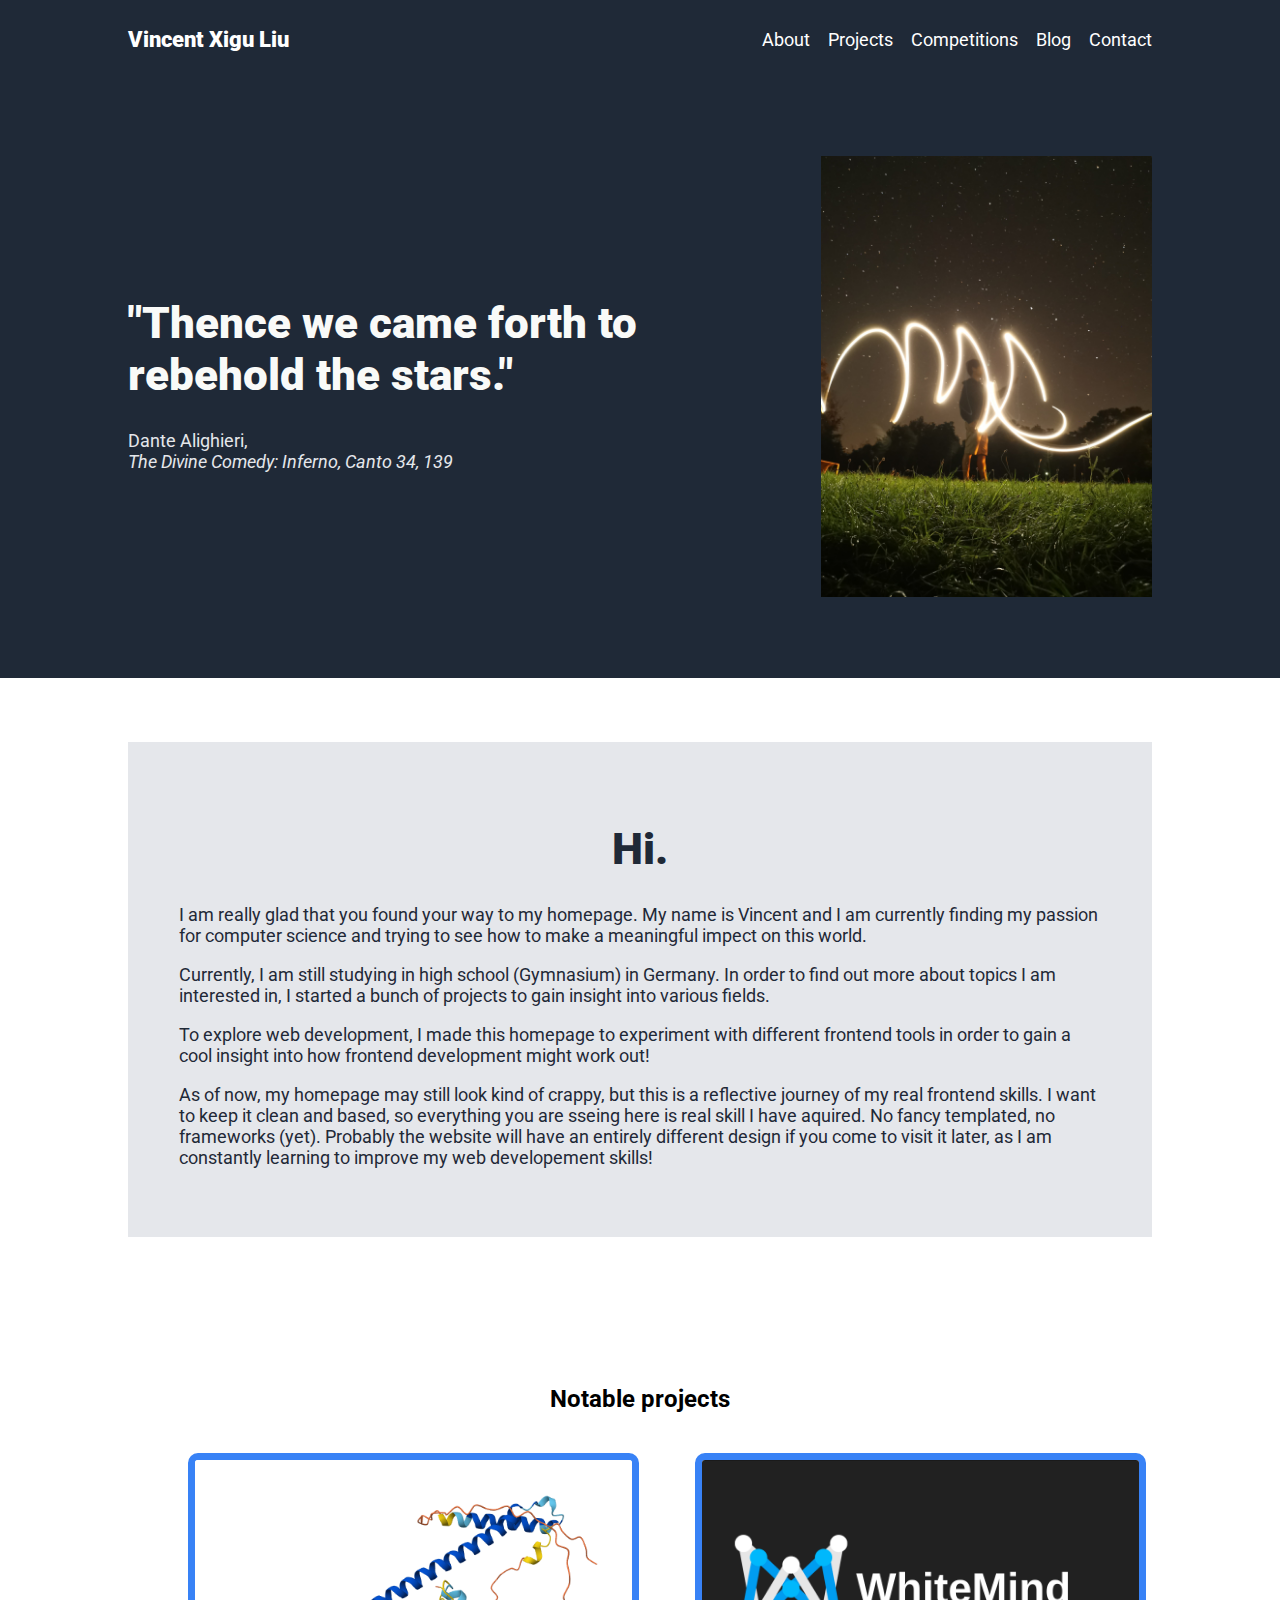
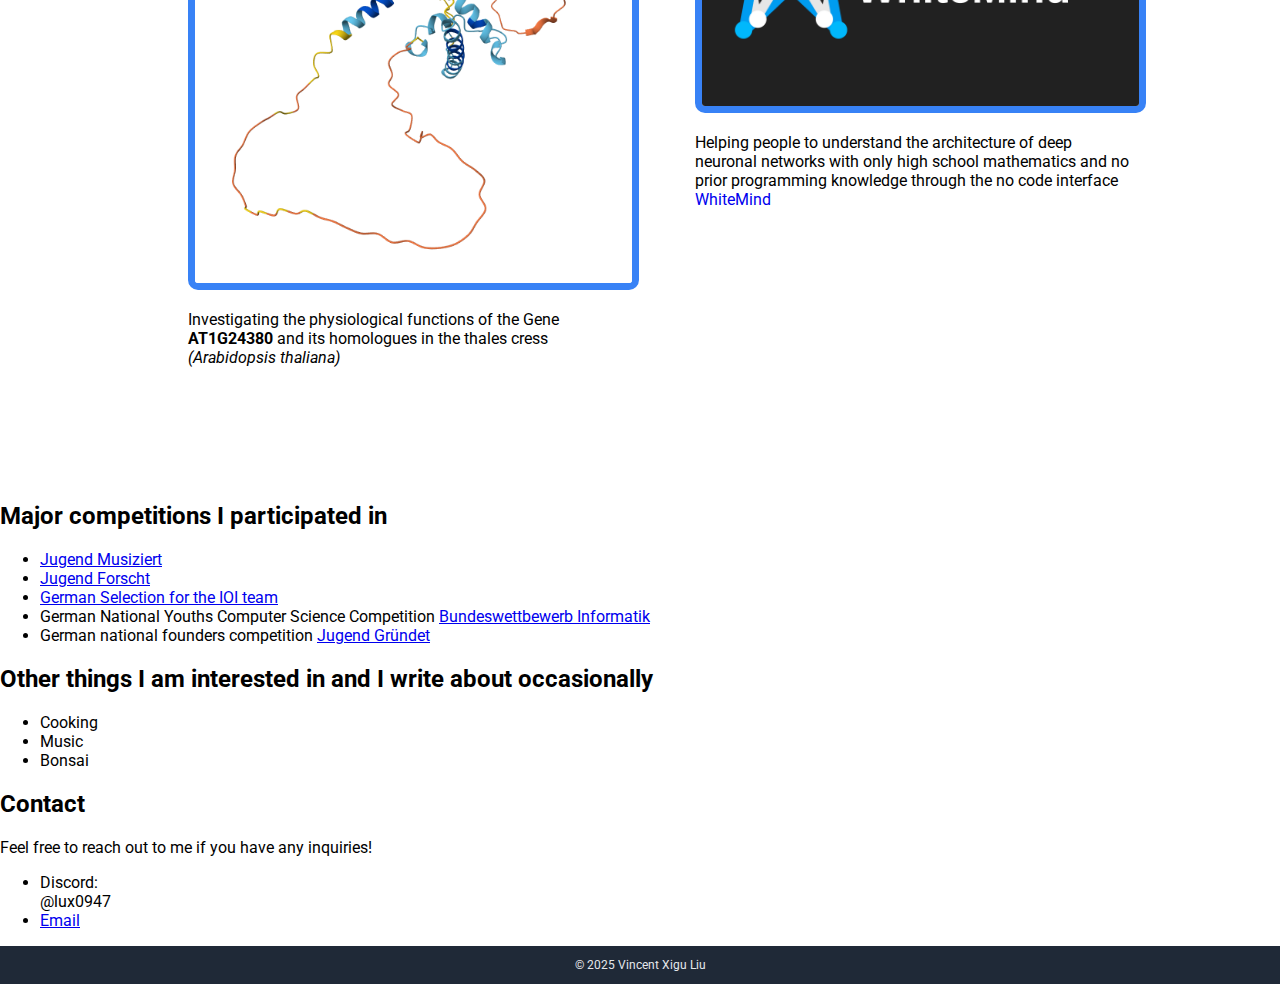
==== index.html @ b00c029a "init project structure" ====
<!DOCTYPE html>
<html lang="en">
<head>
    <meta charset="UTF-8">
    <meta name="viewport" content="width=device-width, initial-scale=1.0">
    <link rel="stylesheet" href="./styles.css">
    <title>Homepage</title>
</head>
<body>
    <div class="header">
        <div class = "left">
            <p>
                Vincent Xigu Liu
            </p>
        </div>
        <div class = "right">
            <ul>
                <li>
                    About
                </li>
                <li>
                    Projects
                </li>
                <li>
                    Competitions
                </li>
                <li>
                    Blog
                </li>
                <li>
                    Contact
                </li>
            </ul>
        </div>
    </div>

    <div class="main">
        <div class = "lander">
            <div class = "lander-left">
                <h1 class = "hmain">
                    "Thence we came forth to rebehold the stars."
                </h1>
                <p class="hsub">
                    Dante Alighieri, <br>
                    <i>The Divine Comedy: Inferno, Canto 34, 139</i>
                </p>
            </div>
            <div class = "lander-right">
                <img src="./assets/vincent.jpg" alt="Vincent Xigu Liu" class="lander-image">
            </div>
        </div>

        <div class="about">

            <div class="about-txt">
                <h1>
                    Hi.
                </h1>
                <p>
                    I am really glad that you found your way to my homepage. My name is Vincent and I am currently finding my passion for computer science and trying to see how to make a meaningful impect on this world.
                </p>
                <p>
                    Currently, I am still studying in high school (Gymnasium) in Germany. In order to find out more about topics I am interested in, I started a bunch of projects to gain insight into various fields.
                </p>
                <p>
                    To explore web development, I made this homepage to experiment with different frontend tools in order to gain a cool insight into how frontend development might work out!
                </p>
                <p>
                    As of now, my homepage may still look kind of crappy, but this is a reflective journey of my real frontend skills. I want to keep it clean and based, so everything you are sseing here is real skill I have aquired. No fancy templated, no frameworks (yet). Probably the website will have an entirely different design if you come to visit it later, as I am constantly learning to improve my web developement skills!
                </p>
            </div>
        </div> 

        <div class="projects">
            <h2>
                Notable projects
            </h2>
            <ul>
                <li>

                    <a href="projects/gene/gene.html">
                        <img src="./assets/gene.png" alt="Gene" class="project-image">
                    </a>

                    

                    <p>
                        Investigating the physiological functions of the Gene <b>AT1G24380</b> and its homologues in the thales cress <i>(Arabidopsis thaliana)</i>
                    </p>
                </li>
                <li>

                    <a href="projects/whitemind/whitemind.html">
                        <img src="./assets/whitemind.png" alt="WhiteMind" class="project-image">
                    </a>
                    <p>
                        Helping people to understand the architecture of deep neuronal networks with only high school mathematics and no prior programming knowledge through the no code interface <a href="https://whitemind.net/" target="_blank">WhiteMind</a>
                    </p>
                </li>
            </ul>  
        </div>
    

        <div class="competitions">
            <h2>
                Major competitions I participated in
            </h2>
            <ul>
                <li>
                    <a href="./competitions/jumu/jumu.html">Jugend Musiziert</a>
                </li>
                <li>
                    <a href="./competitions/jufo/jufo.html">Jugend Forscht</a>
                </li>
                <li>
                    <a href="./competitions/ioi/IOI.html">German Selection for the IOI team</a>
                </li>
                <li>
                    German National Youths Computer Science Competition <a href="./competitions/bwinf/bwinf.html">Bundeswettbewerb Informatik</a>
                </li>
                <li>
                    German national founders competition <a href="./competitions/bwinf/bwinf.html">Jugend Gründet</a>
                </li>
        
            </ul>
        </div>

        <div class="blog">
            <h2>
                Other things I am interested in and I write about occasionally
            </h2>
                <ul>
                    <li>
                        Cooking
                    </li>
                    <li>
                        Music
                    </li>
                    <li>
                        Bonsai
                    </li>
                </ul>
            </div>
        </div>

        <div class = "contact">
            <h2>
                Contact
            </h2>
            <p>
                Feel free to reach out to me if you have any inquiries!
            </p>
            <ul>
                <li>
                    Discord: <br> @lux0947
                </li>
                <li>
                    <a href="mailto:teal.compressor.dragon@gmail.com">Email</a>
                </li>
            </ul>
        </div>
    </div>
    <div class="footer">
        <p>
            © 2025 Vincent Xigu Liu
        </p>
    </div>
</body>
</html>
---- styles.css ----
@import url('https://fonts.googleapis.com/css2?family=Roboto&display=swap');

body {
    margin:0;
    padding:0;

    font-family: Roboto, sans-serif;

    box-sizing: border-box;
}

.header {
    display: flex;
    align-items: center;
    justify-content: space-between;
    background-color: #1F2937;
    color: white;
    padding: 5px 10%;
}

.header ul {
    display: flex;
    gap: 18px;
    list-style-type: none;
    margin: 0;
    padding: 0;
}

.left{
    font-size: 22px;
    font-weight: 900;
    font: #F9FAF8;
}

.right{
    font-size: 18px;
    font: #E5E7EB;
}

.footer {
    display: flex;
    justify-content: center;
    align-items: center;

    background-color: #1F2937;
    font-size: 12px;
    color: #E5E7EB;
}

.lander {
    background-color: #1F2937;
    padding:6% 10%;

    display: flex;
    align-items: center;
    gap: 3%;
}

.lander-left {
    flex:2;
    flex-direction: column;
}

.lander-right {
    flex:1;
    flex-direction: column;
}

img {
    max-width:100%;
}

.lander h1 {
    font-size: 44px;
    font-weight: 900;
    color: #F9FAF8;
}

.hsub {
    font-size: 18px;
    color: #E5E7EB;
}

.about {
    padding: 5% 10%;
    color: #1F2937;
}

.about h1 {
    font-size: 44px;
    font-weight: 900;


    text-align: center;
}

.about-txt {
    font-size: 18px;
    background-color: #E5E7EB;
    padding: 5%;
}

.projects {
    padding: 5% 10%;
}
.projects h2 {
    text-align: center;
}
.projects ul {
    display:flex;

    align-items: stretch; /* Makes sure all boxes have the same height */
    gap: 30px;
}

.projects li {
    flex: 1;
    list-style-type: none;

    padding: 2%;
}

.project-image {
    max-width: 100%;
    height: auto;


    border: solid 7px #3882f6;
    border-radius: 10px;
}
.projects li a {
    text-decoration: none;
}


/*
.competitions {
    padding: 5% 10%;
}
.competitions h2 {
    text-align: center;
}
.competitions ul {
    display:flex;
}

.competitions li {
    flex: 1;
    list-style-type: none;
}*/

.main {
    /*padding:10%;*/
}
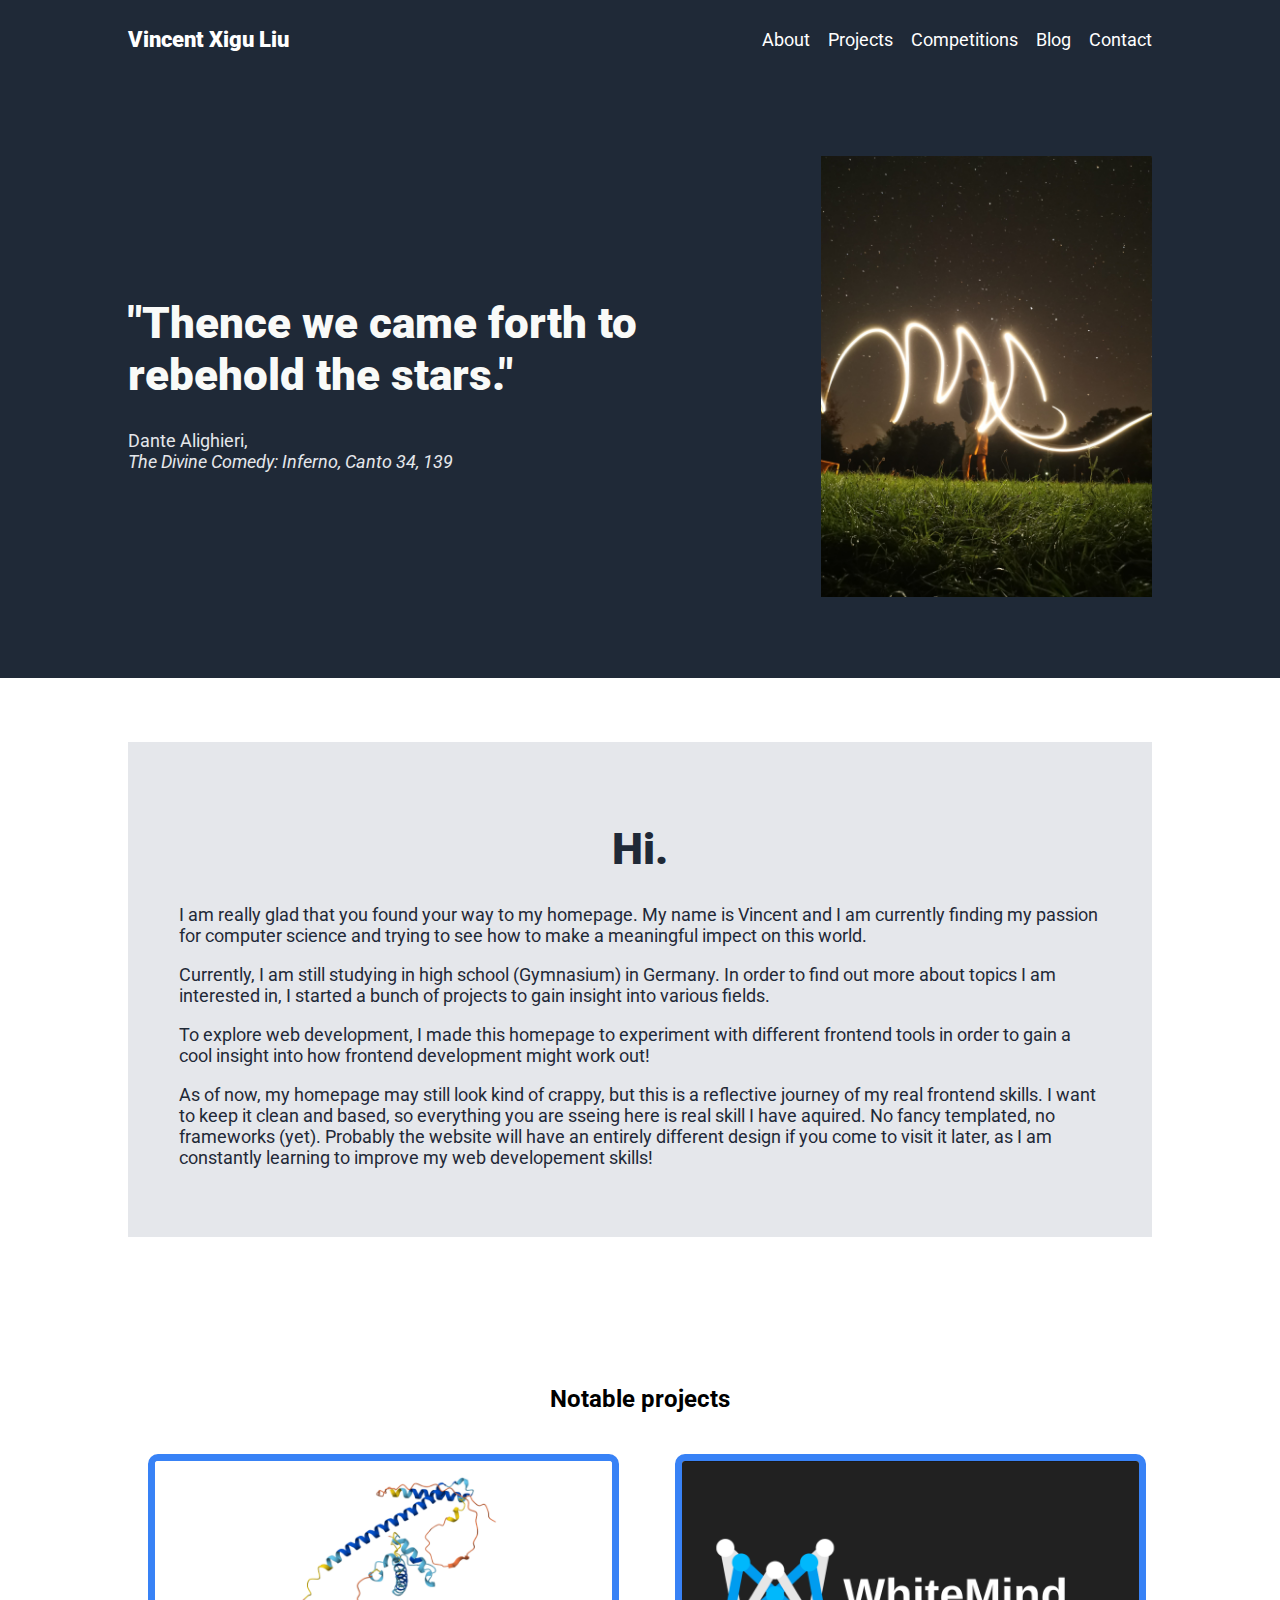
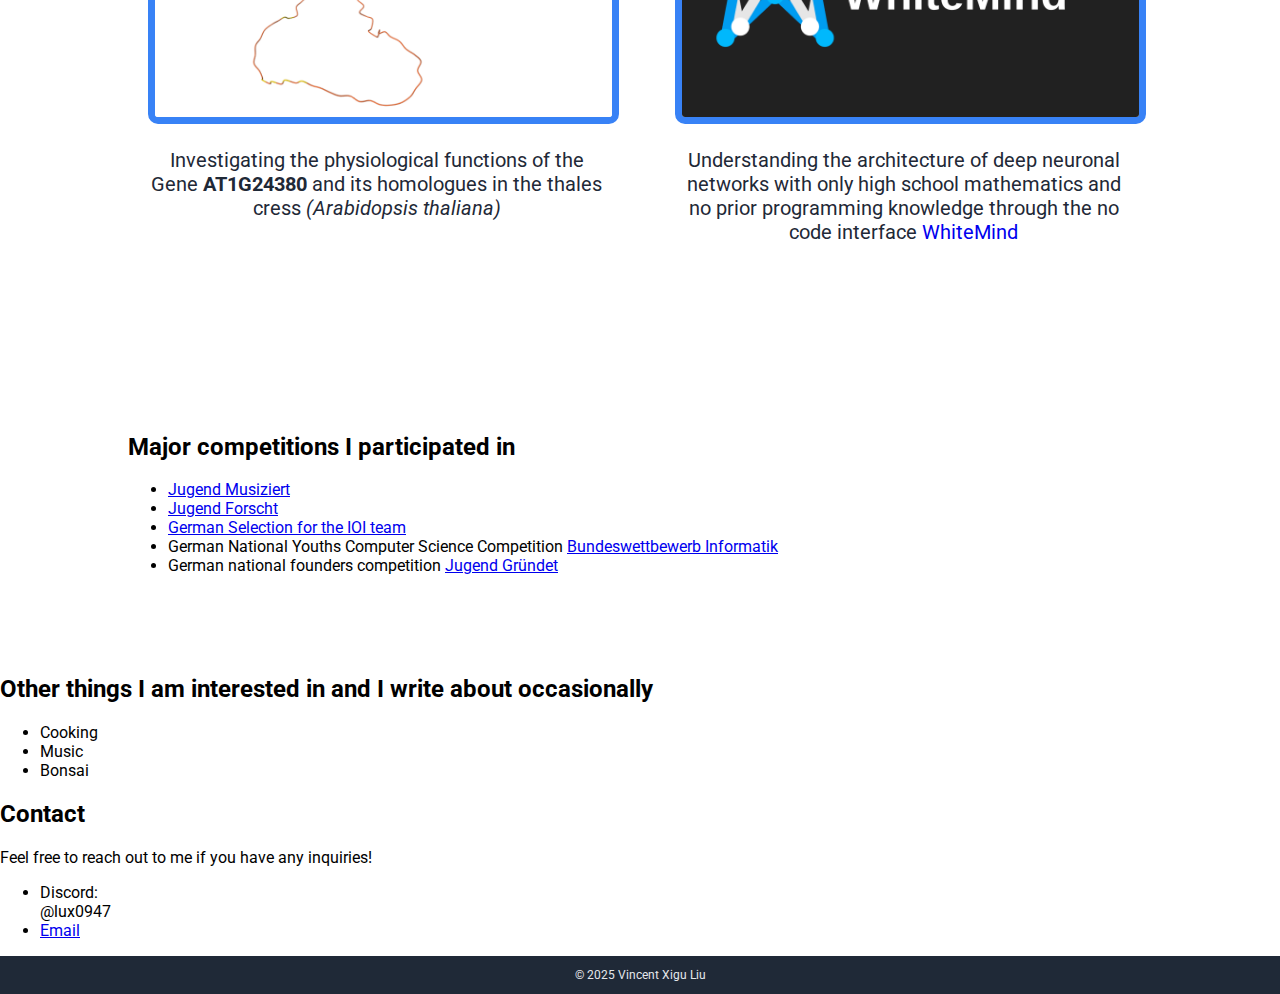
==== commit c27aa372: "projects text improvements" ====
--- a/index.html
+++ b/index.html
@@ -94,7 +94,7 @@
                         <img src="./assets/whitemind.png" alt="WhiteMind" class="project-image">
                     </a>
                     <p>
-                        Helping people to understand the architecture of deep neuronal networks with only high school mathematics and no prior programming knowledge through the no code interface <a href="https://whitemind.net/" target="_blank">WhiteMind</a>
+                        Understanding the architecture of deep neuronal networks with only high school mathematics and no prior programming knowledge through the no code interface <a href="https://whitemind.net/" target="_blank">WhiteMind</a>
                     </p>
                 </li>
             </ul>  
--- a/styles.css
+++ b/styles.css
@@ -107,6 +107,9 @@
     text-align: center;
 }
 .projects ul {
+    margin: 0;
+    padding: 0;
+    list-style-type: none;
     display:flex;
 
     align-items: stretch; /* Makes sure all boxes have the same height */
@@ -132,11 +135,17 @@
     text-decoration: none;
 }
 
+.projects li p {
+    font-size: 20px;
+    color: #1F2937;
+    text-align: center;
+}
 
-/*
 .competitions {
     padding: 5% 10%;
 }
+
+/*
 .competitions h2 {
     text-align: center;
 }
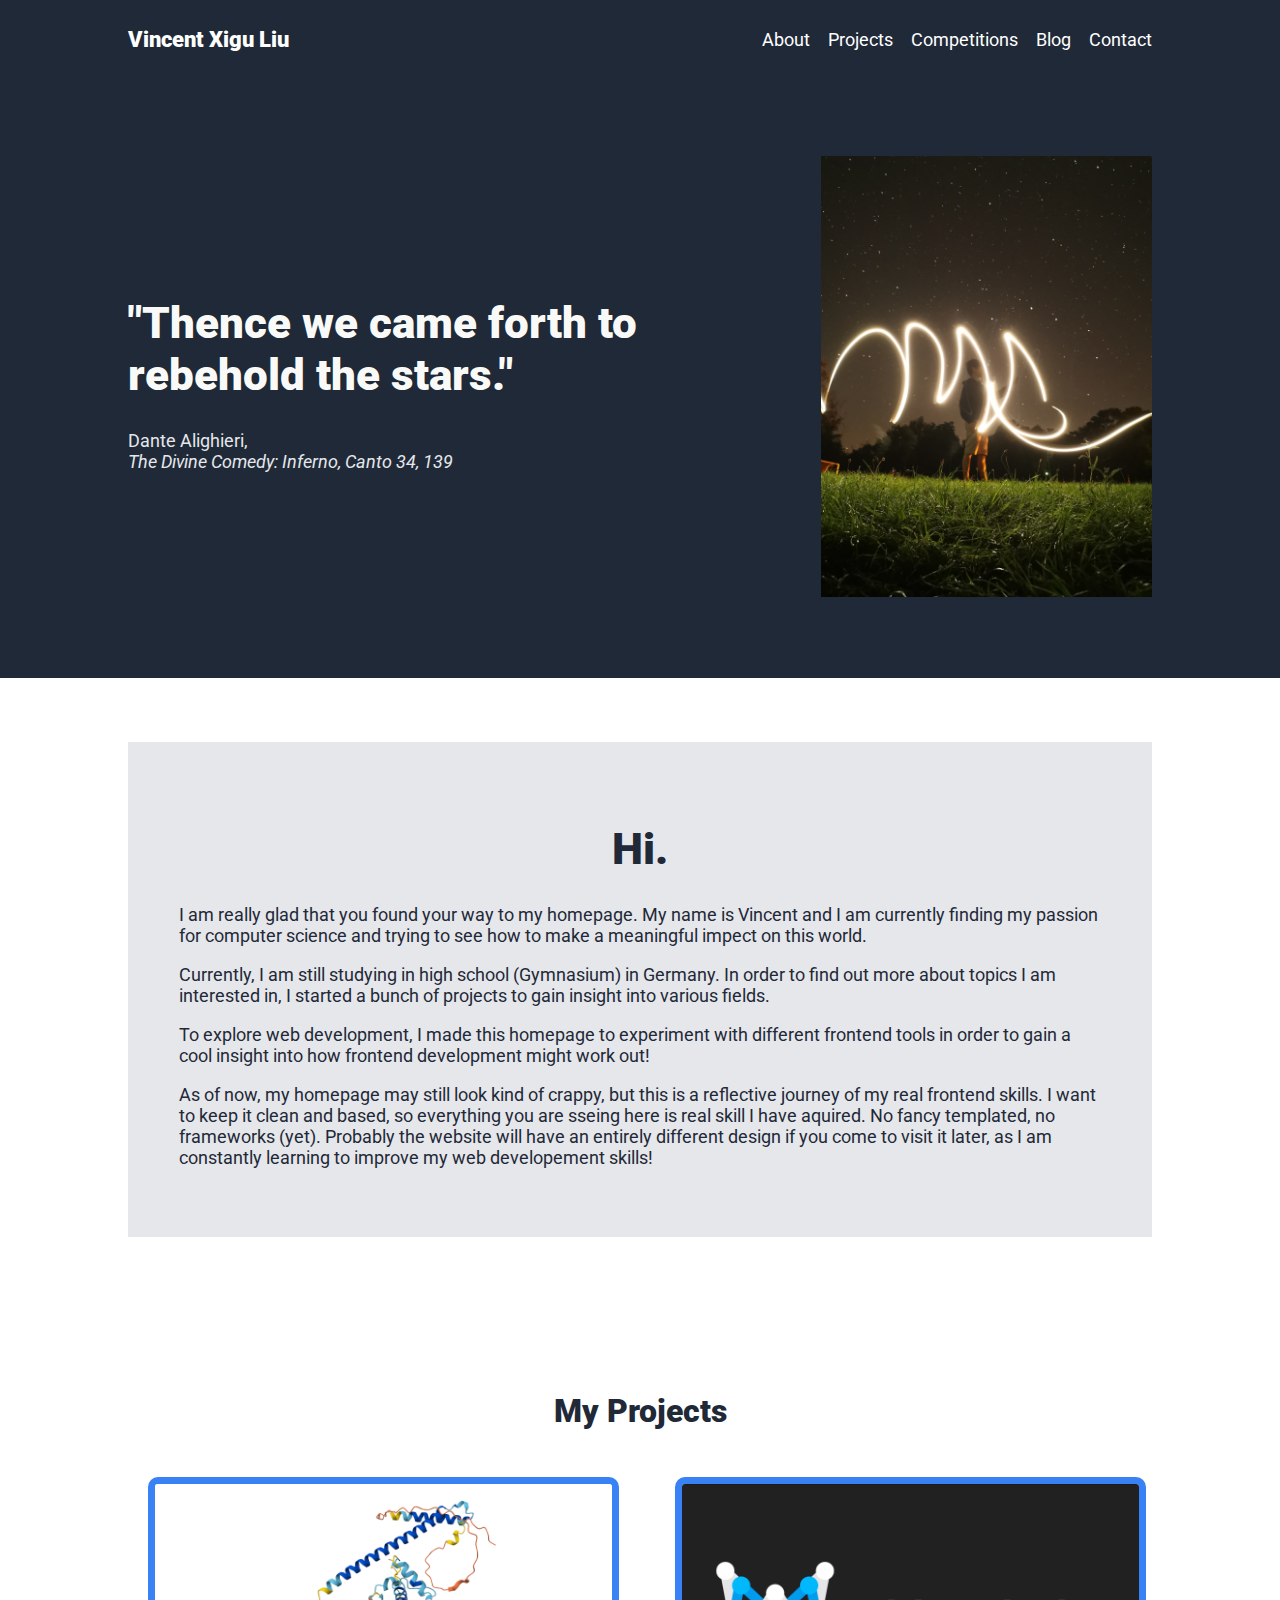
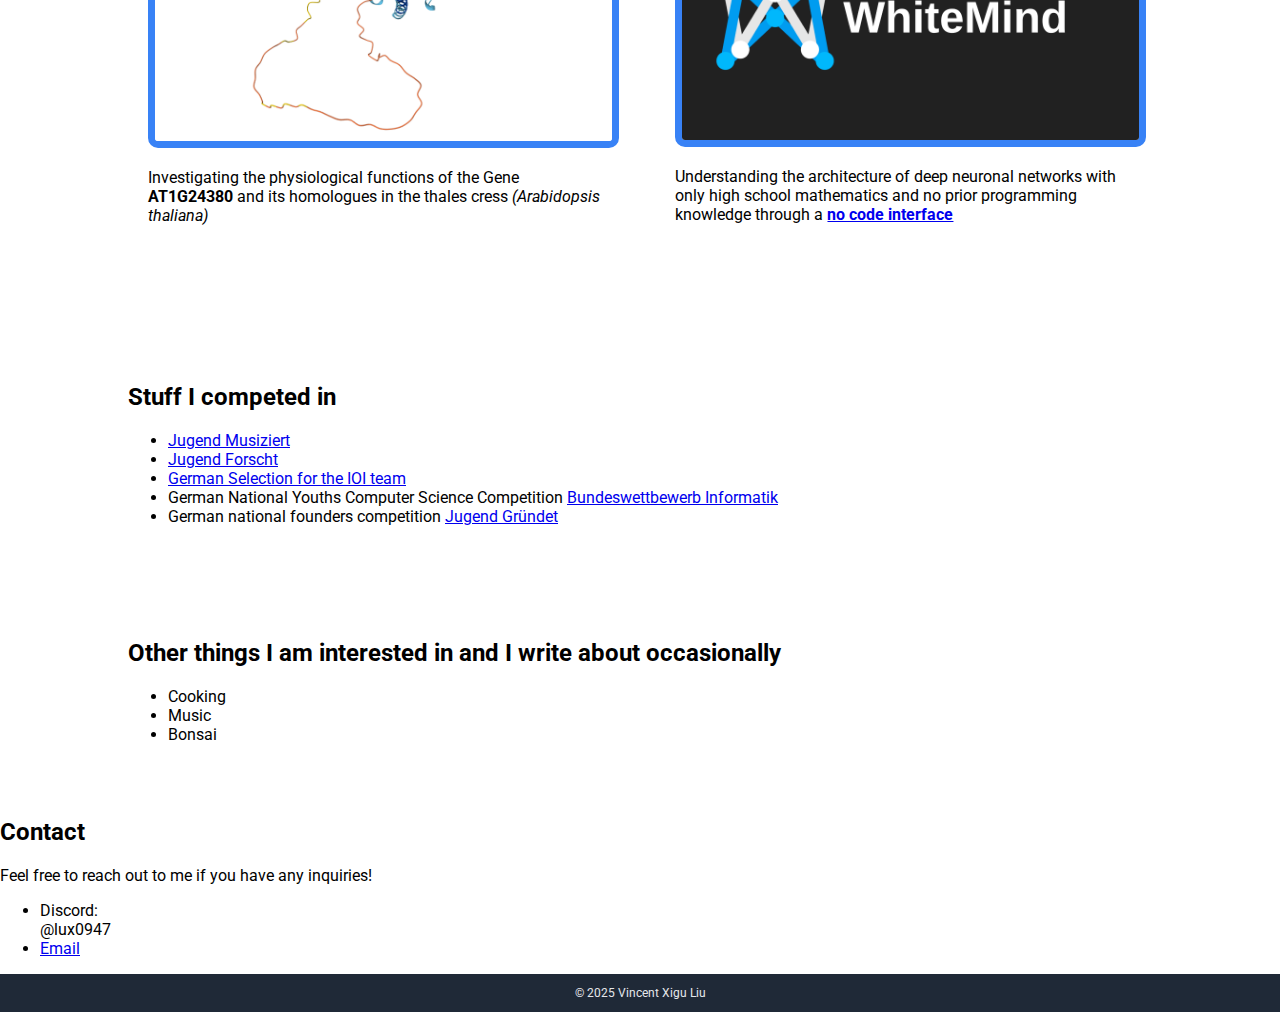
==== commit 133c0097: "format othersections" ====
--- a/index.html
+++ b/index.html
@@ -73,7 +73,7 @@
 
         <div class="projects">
             <h2>
-                Notable projects
+                My Projects
             </h2>
             <ul>
                 <li>
@@ -94,7 +94,7 @@
                         <img src="./assets/whitemind.png" alt="WhiteMind" class="project-image">
                     </a>
                     <p>
-                        Understanding the architecture of deep neuronal networks with only high school mathematics and no prior programming knowledge through the no code interface <a href="https://whitemind.net/" target="_blank">WhiteMind</a>
+                        Understanding the architecture of deep neuronal networks with only high school mathematics and no prior programming knowledge through a <b><a href = "https://whitemind.net/">no code interface</a></b>
                     </p>
                 </li>
             </ul>  
@@ -103,7 +103,7 @@
 
         <div class="competitions">
             <h2>
-                Major competitions I participated in
+                Stuff I competed in
             </h2>
             <ul>
                 <li>
--- a/styles.css
+++ b/styles.css
@@ -105,6 +105,9 @@
 }
 .projects h2 {
     text-align: center;
+    font-size: 32px;
+    font-weight: 900;
+    color: #1F2937;
 }
 .projects ul {
     margin: 0;
@@ -131,9 +134,7 @@
     border: solid 7px #3882f6;
     border-radius: 10px;
 }
-.projects li a {
-    text-decoration: none;
-}
+.projects 
 
 .projects li p {
     font-size: 20px;
@@ -142,7 +143,7 @@
 }
 
 .competitions {
-    padding: 5% 10%;
+    padding: 3% 10%;
 }
 
 /*
@@ -158,6 +159,10 @@
     list-style-type: none;
 }*/
 
+.blog {
+    padding: 3% 10%;
+}
+
 .main {
     /*padding:10%;*/
 }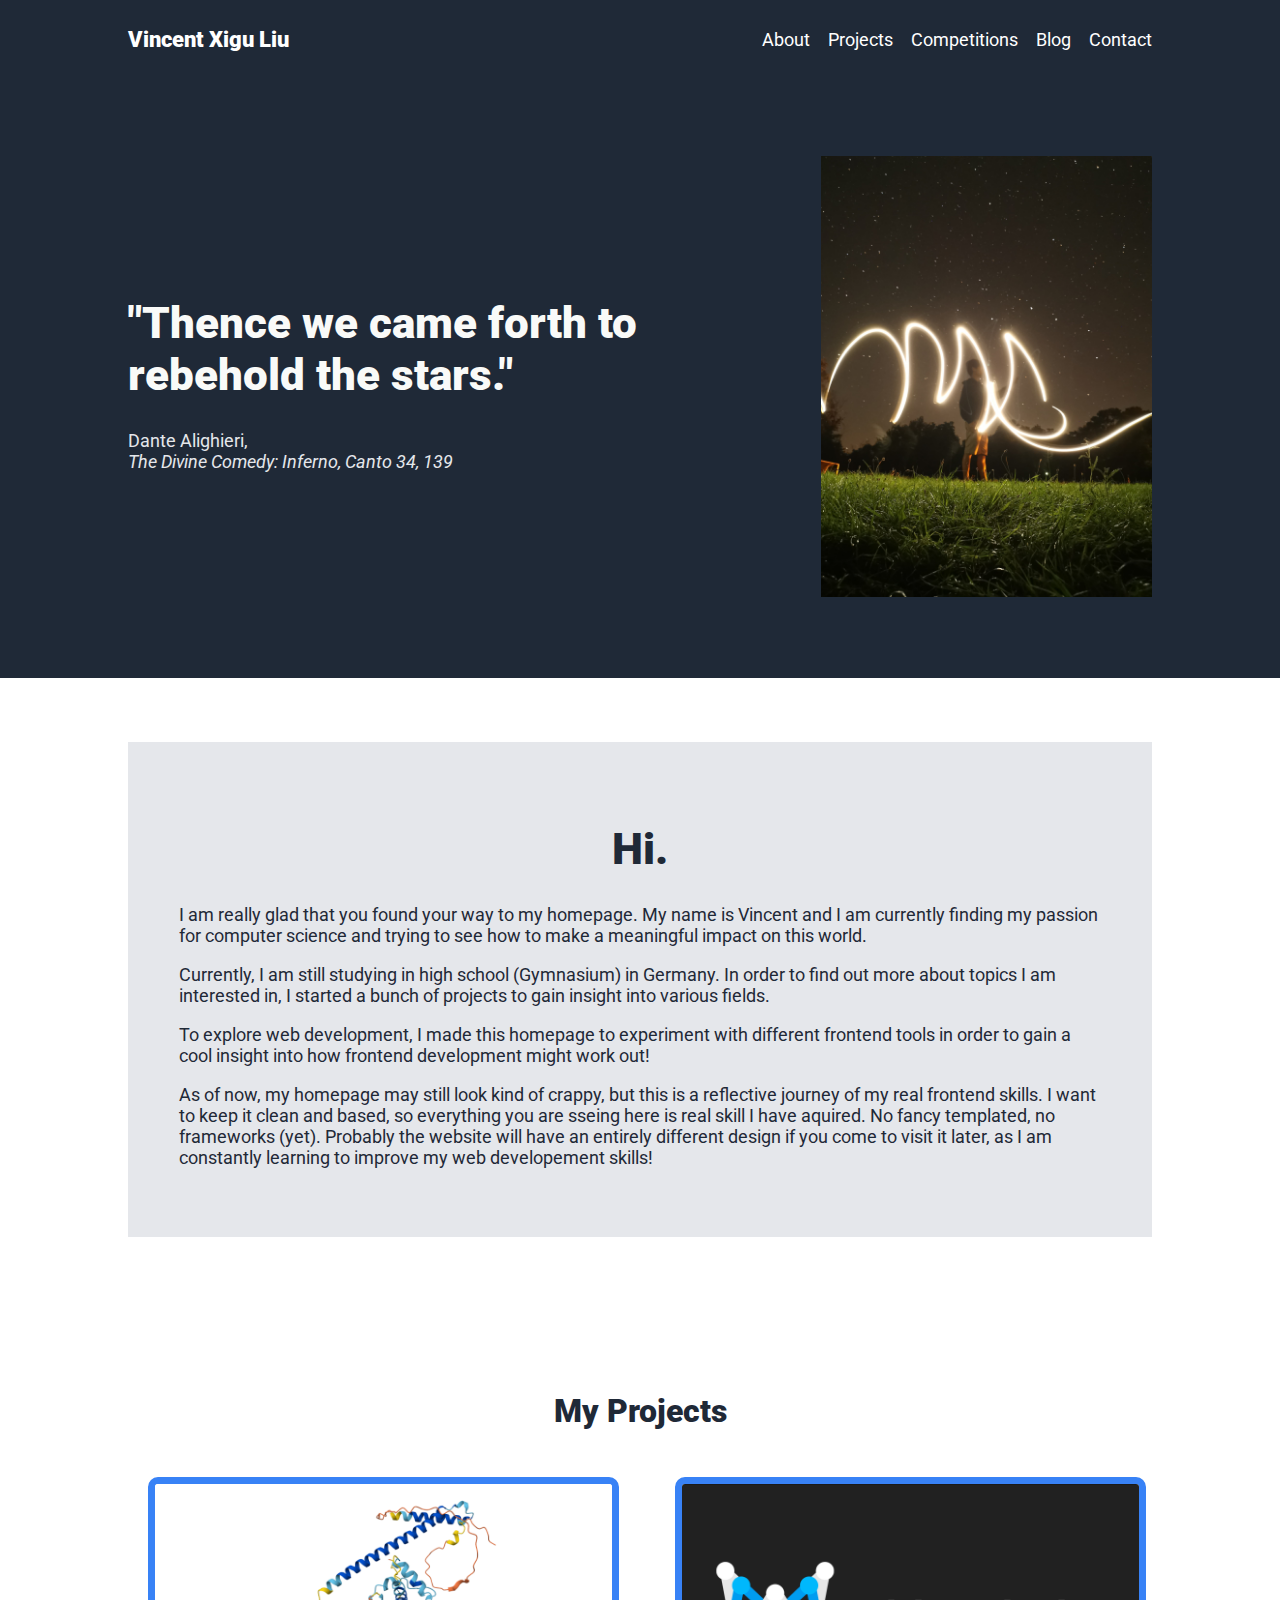
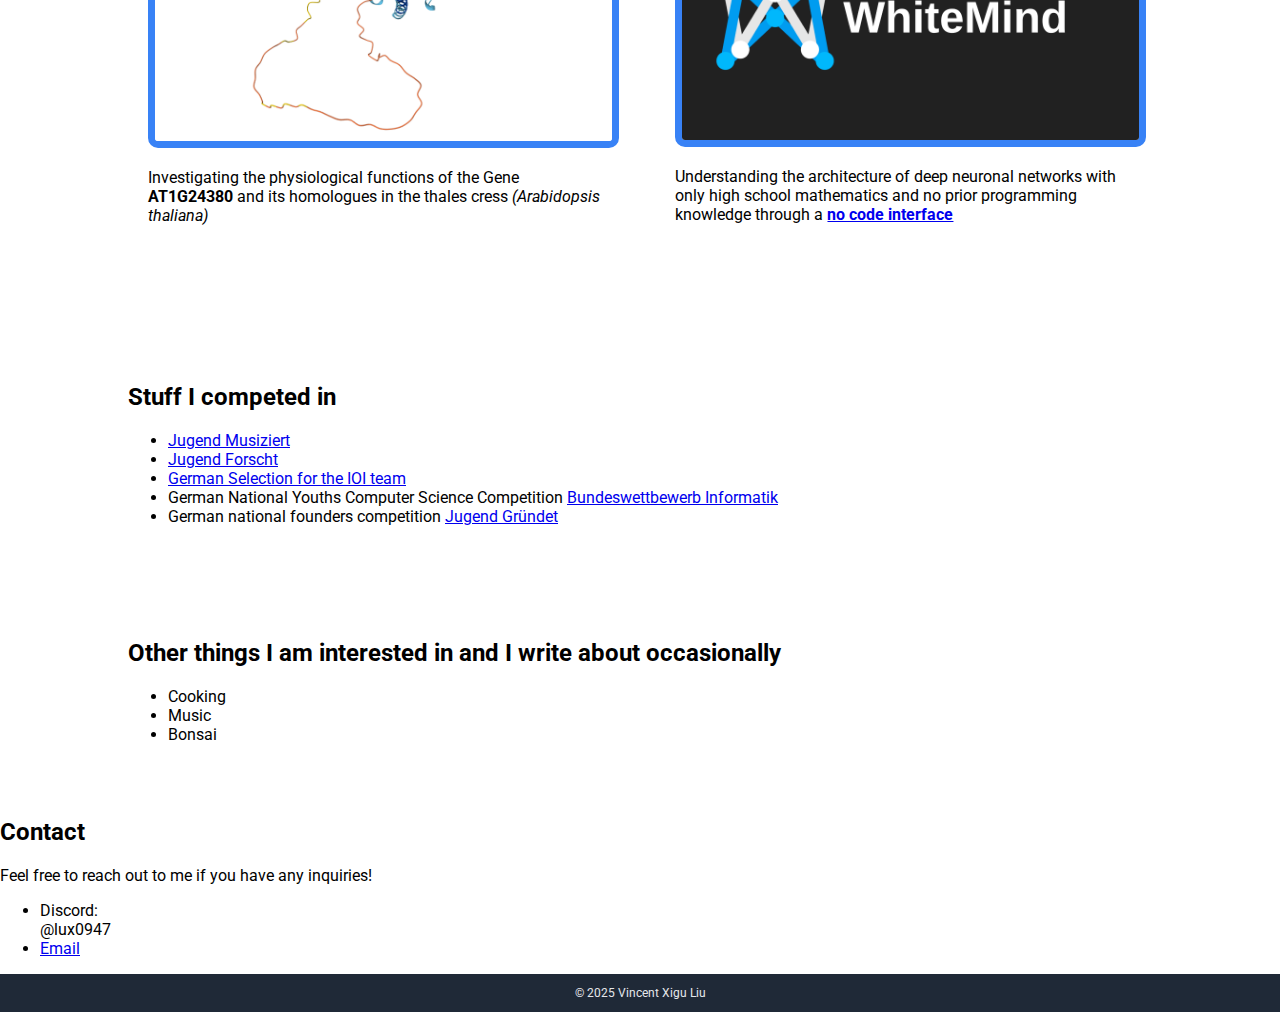
==== commit b4fd9e9e: "fix typo" ====
--- a/index.html
+++ b/index.html
@@ -57,7 +57,7 @@
                     Hi.
                 </h1>
                 <p>
-                    I am really glad that you found your way to my homepage. My name is Vincent and I am currently finding my passion for computer science and trying to see how to make a meaningful impect on this world.
+                    I am really glad that you found your way to my homepage. My name is Vincent and I am currently finding my passion for computer science and trying to see how to make a meaningful impact on this world.
                 </p>
                 <p>
                     Currently, I am still studying in high school (Gymnasium) in Germany. In order to find out more about topics I am interested in, I started a bunch of projects to gain insight into various fields.
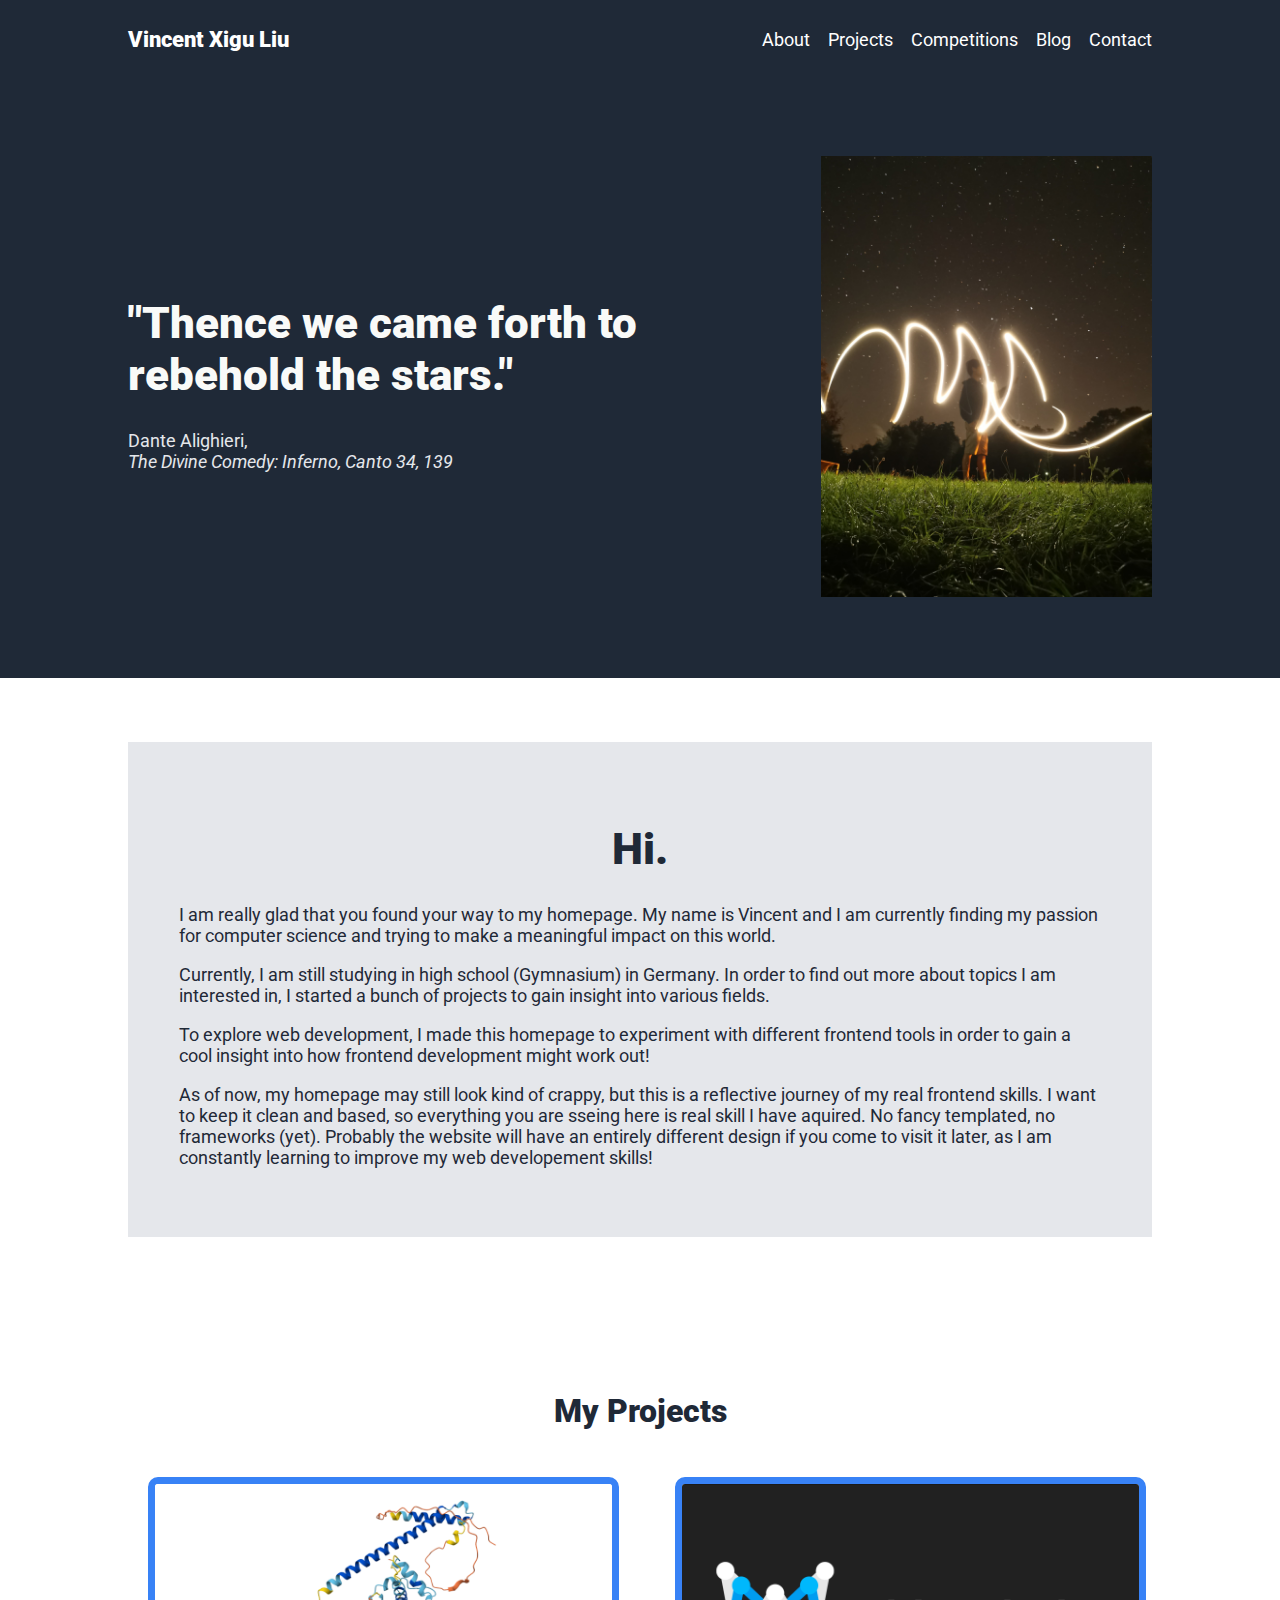
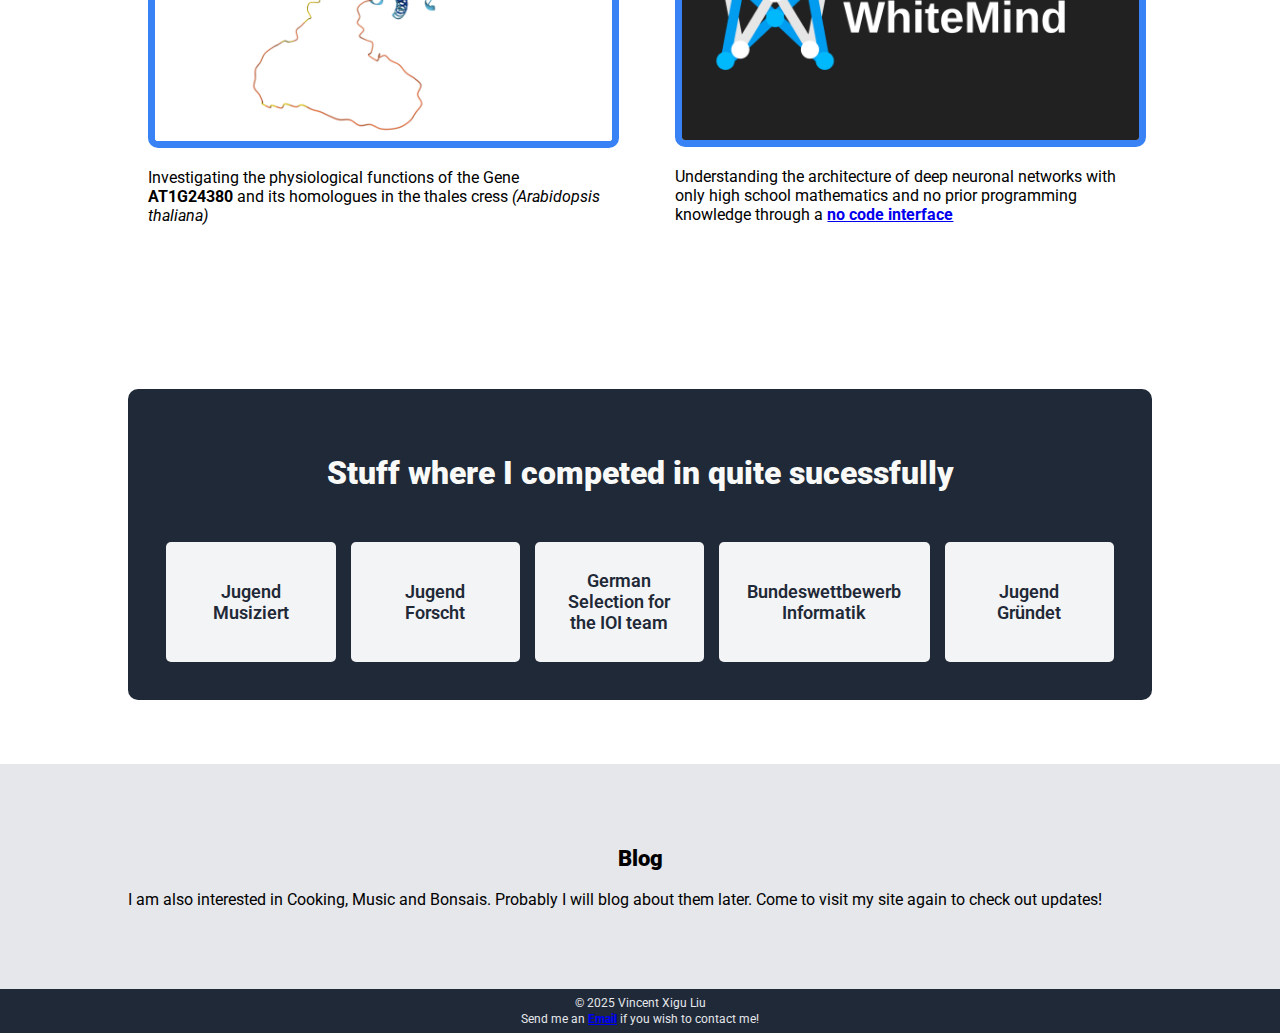
==== commit 84d21e5f: "evrzthing else, finished with page" ====
--- a/index.html
+++ b/index.html
@@ -57,7 +57,7 @@
                     Hi.
                 </h1>
                 <p>
-                    I am really glad that you found your way to my homepage. My name is Vincent and I am currently finding my passion for computer science and trying to see how to make a meaningful impact on this world.
+                    I am really glad that you found your way to my homepage. My name is Vincent and I am currently finding my passion for computer science and trying to make a meaningful impact on this world.
                 </p>
                 <p>
                     Currently, I am still studying in high school (Gymnasium) in Germany. In order to find out more about topics I am interested in, I started a bunch of projects to gain insight into various fields.
@@ -69,6 +69,11 @@
                     As of now, my homepage may still look kind of crappy, but this is a reflective journey of my real frontend skills. I want to keep it clean and based, so everything you are sseing here is real skill I have aquired. No fancy templated, no frameworks (yet). Probably the website will have an entirely different design if you come to visit it later, as I am constantly learning to improve my web developement skills!
                 </p>
             </div>
+            <!--<div class="dante">
+                <p>
+                    As Dante writes in his <i>Divine Comedy</i>, I believe that it is natural for humans to strive for greater things, even if they seem to be out of reach just yet. As long as we can witness the transcedent beauty of the unreachable again, I believe that we can find the strength to keep on going, even through Hell. And this strenghth, out of irony, seems to be the force which will make the unreachable reality.
+                </p>
+            </div>-->
         </div> 
 
         <div class="projects">
@@ -103,7 +108,7 @@
 
         <div class="competitions">
             <h2>
-                Stuff I competed in
+                Stuff where I competed in quite sucessfully
             </h2>
             <ul>
                 <li>
@@ -116,10 +121,10 @@
                     <a href="./competitions/ioi/IOI.html">German Selection for the IOI team</a>
                 </li>
                 <li>
-                    German National Youths Computer Science Competition <a href="./competitions/bwinf/bwinf.html">Bundeswettbewerb Informatik</a>
+                    <a href="./competitions/bwinf/bwinf.html">Bundeswettbewerb Informatik</a>
                 </li>
                 <li>
-                    German national founders competition <a href="./competitions/bwinf/bwinf.html">Jugend Gründet</a>
+                    <a href="./competitions/jugrue/jugrue.html">Jugend Gründet</a>
                 </li>
         
             </ul>
@@ -127,43 +132,21 @@
 
         <div class="blog">
             <h2>
-                Other things I am interested in and I write about occasionally
+                Blog
             </h2>
-                <ul>
-                    <li>
-                        Cooking
-                    </li>
-                    <li>
-                        Music
-                    </li>
-                    <li>
-                        Bonsai
-                    </li>
-                </ul>
-            </div>
+            <p>
+                I am also interested in Cooking, Music and Bonsais. Probably I will blog about them later. Come to visit my site again to check out updates!
+            </p>
         </div>
 
-        <div class = "contact">
-            <h2>
-                Contact
-            </h2>
-            <p>
-                Feel free to reach out to me if you have any inquiries!
-            </p>
-            <ul>
-                <li>
-                    Discord: <br> @lux0947
-                </li>
-                <li>
-                    <a href="mailto:teal.compressor.dragon@gmail.com">Email</a>
-                </li>
-            </ul>
-        </div>
-    </div>
+
     <div class="footer">
         <p>
             © 2025 Vincent Xigu Liu
         </p>
+        <p>
+            Send me an <a href="mailto:teal.compressor.dragon@gmail.com">Email</a> if you wish to contact me!
+        </p>
     </div>
 </body>
 </html>--- a/styles.css
+++ b/styles.css
@@ -38,15 +38,25 @@
 }
 
 .footer {
-    display: flex;
-    justify-content: center;
-    align-items: center;
-
+
+    margin: 0;
+    padding: 5px;
+
+    text-align: center;
     background-color: #1F2937;
     font-size: 12px;
     color: #E5E7EB;
 }
 
+.footer p {
+    margin: 2px;
+    padding: 0;
+}
+
+.footer a {
+    font-weight: 900;
+}
+
 .lander {
     background-color: #1F2937;
     padding:6% 10%;
@@ -143,24 +153,73 @@
 }
 
 .competitions {
-    padding: 3% 10%;
-}
-
-/*
+    margin: 5% 10%;
+
+    padding: 3% 3%;
+
+    background-color:#1F2937;
+
+    border-radius: 10px;
+}
+
 .competitions h2 {
     text-align: center;
-}
+
+    margin-bottom: 50px;
+
+    font-size: 32px;
+    font-weight: 900;
+    color: #F9FAF8;
+}
+
 .competitions ul {
     display:flex;
+    gap: 15px;
+    align-items: stretch;
+
+    margin: 0;
+    padding: 0;
+    list-style-type: none;
 }
 
 .competitions li {
     flex: 1;
-    list-style-type: none;
-}*/
+    background-color: #F3F4F6;
+    color: #1F2937;
+
+    text-align: center;
+    display: flex;
+    align-items: center;
+    justify-content: center;
+
+    padding: 3%;
+
+    font-size: 18px;
+    font-weight: 600;
+
+    border-radius: 5px;
+}
+
+.competitions a{
+    text-decoration: none;
+    color: inherit;
+}
 
 .blog {
-    padding: 3% 10%;
+    padding: 5% 10%;
+
+    background-color: #E5E7EB;
+}
+
+.blog h2 {
+    text-align: center;
+    font-size: 22px;
+    font-weight: 900;
+}
+
+.blog li{
+    font-size: 42;
+    font-weight: 600;
 }
 
 .main {
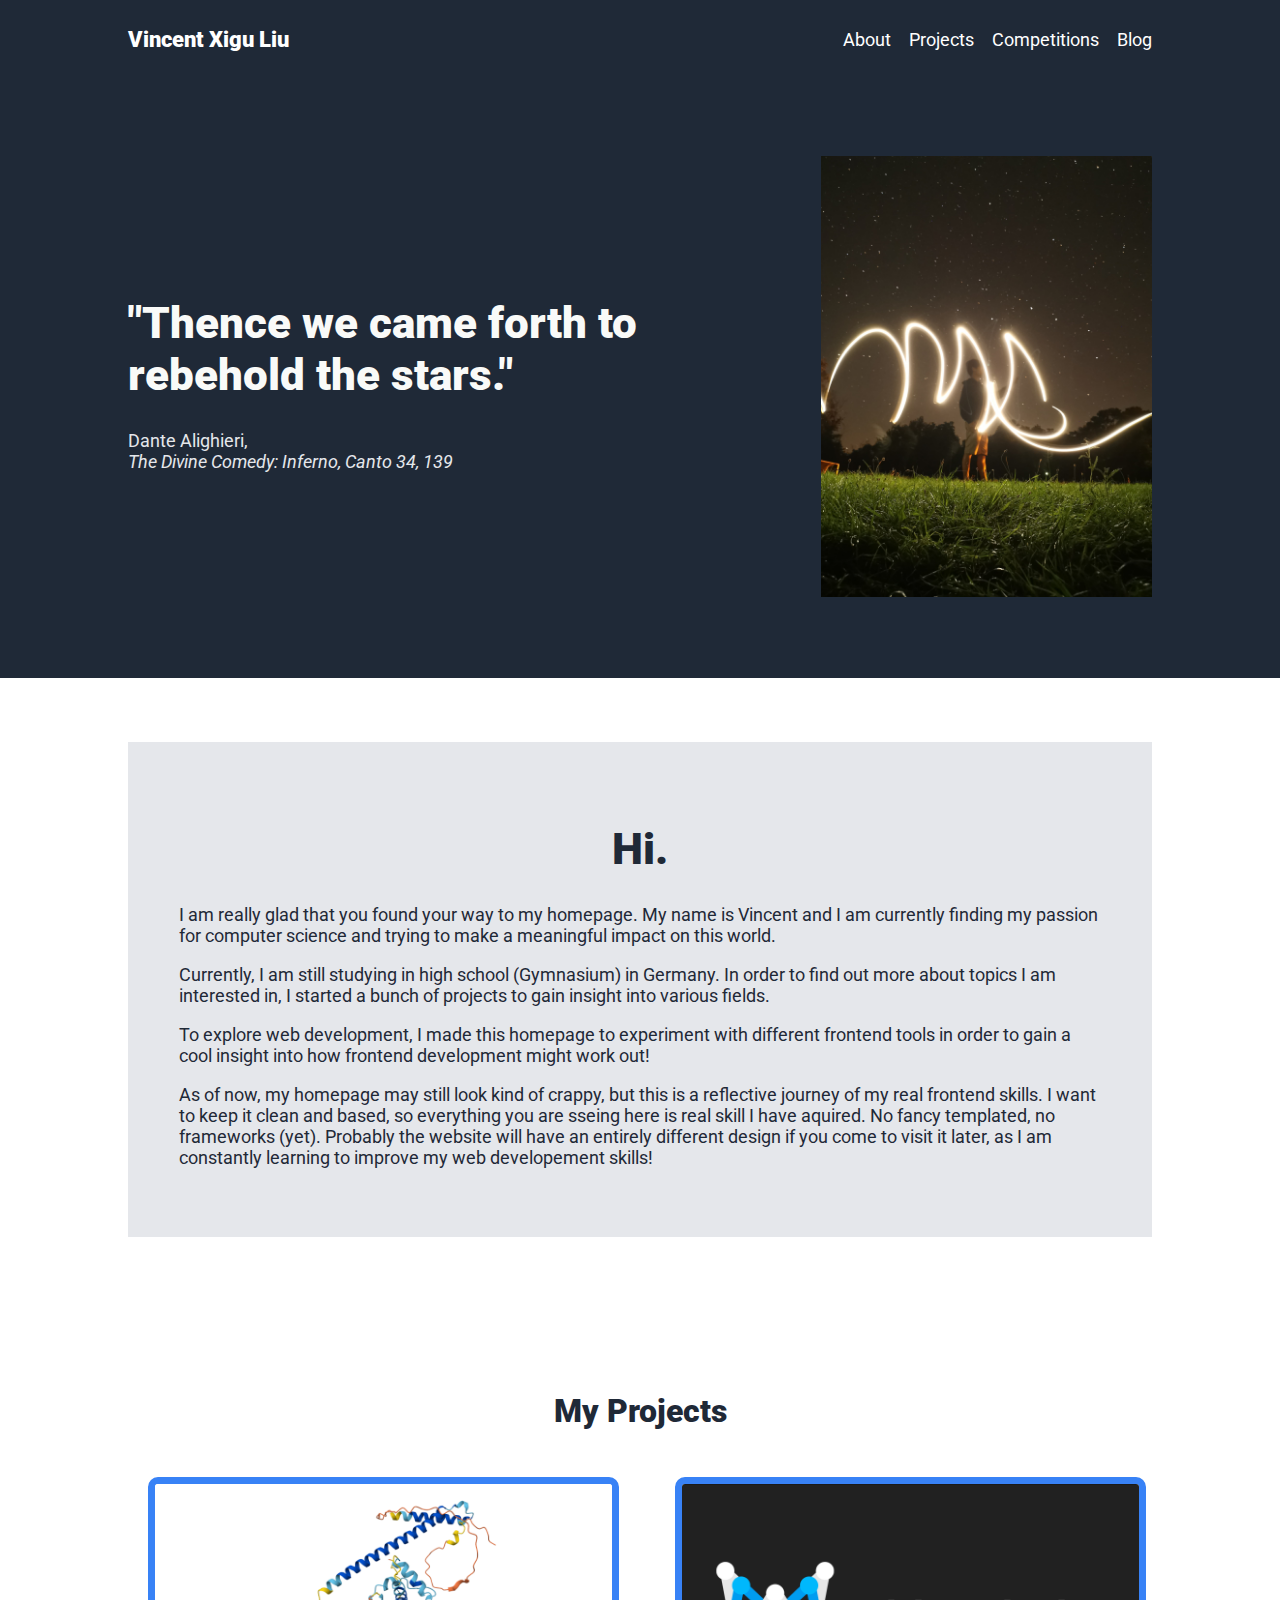
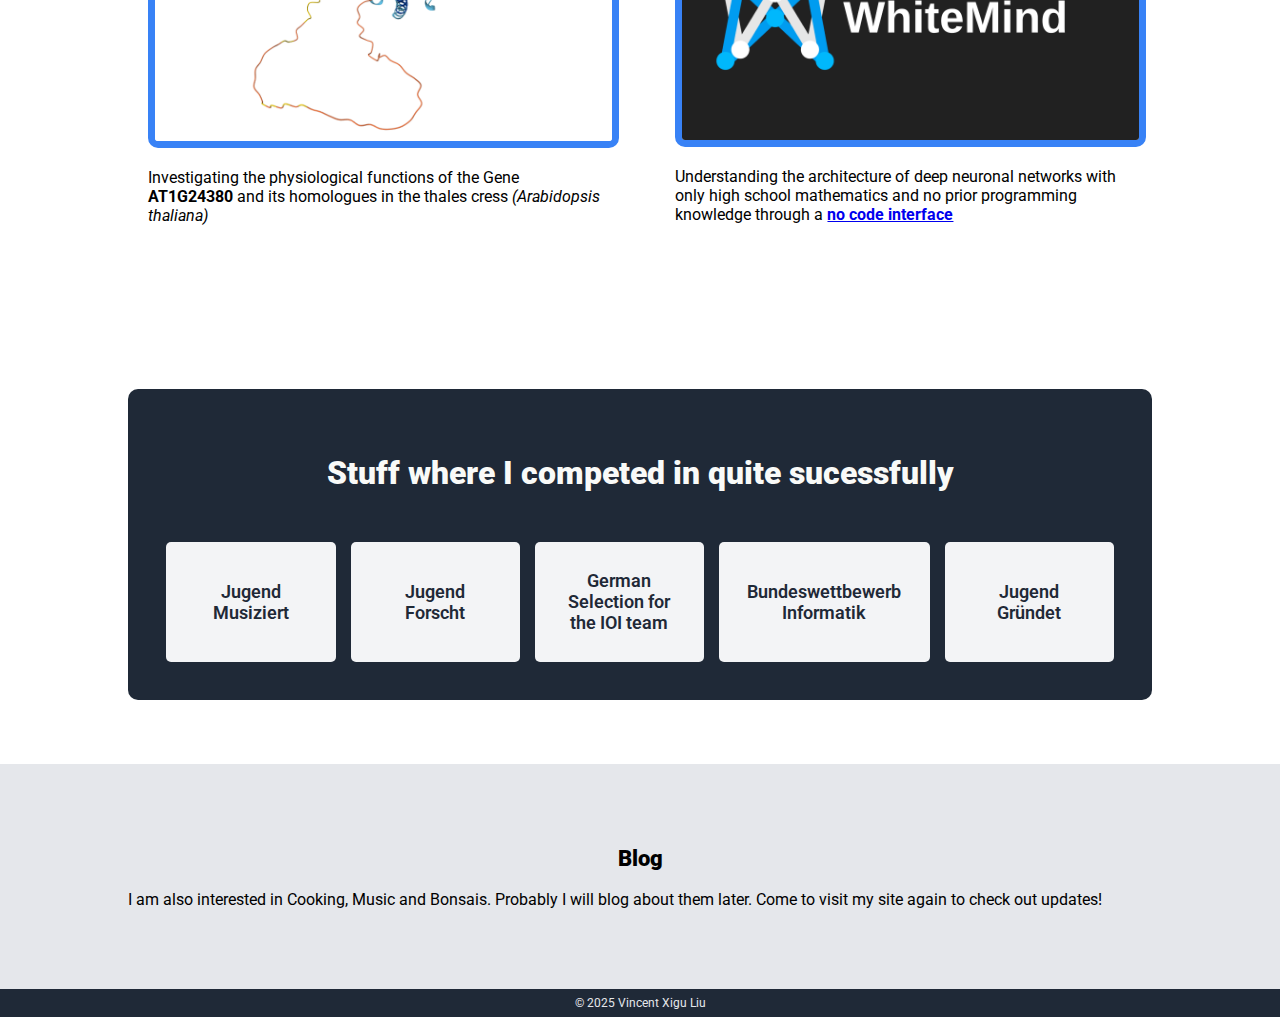
==== commit c56c00c4: "contacts rm" ====
--- a/index.html
+++ b/index.html
@@ -26,9 +26,6 @@
                 </li>
                 <li>
                     Blog
-                </li>
-                <li>
-                    Contact
                 </li>
             </ul>
         </div>
@@ -144,9 +141,9 @@
         <p>
             © 2025 Vincent Xigu Liu
         </p>
-        <p>
+        <!--<p>
             Send me an <a href="mailto:teal.compressor.dragon@gmail.com">Email</a> if you wish to contact me!
-        </p>
+        </p>-->
     </div>
 </body>
 </html>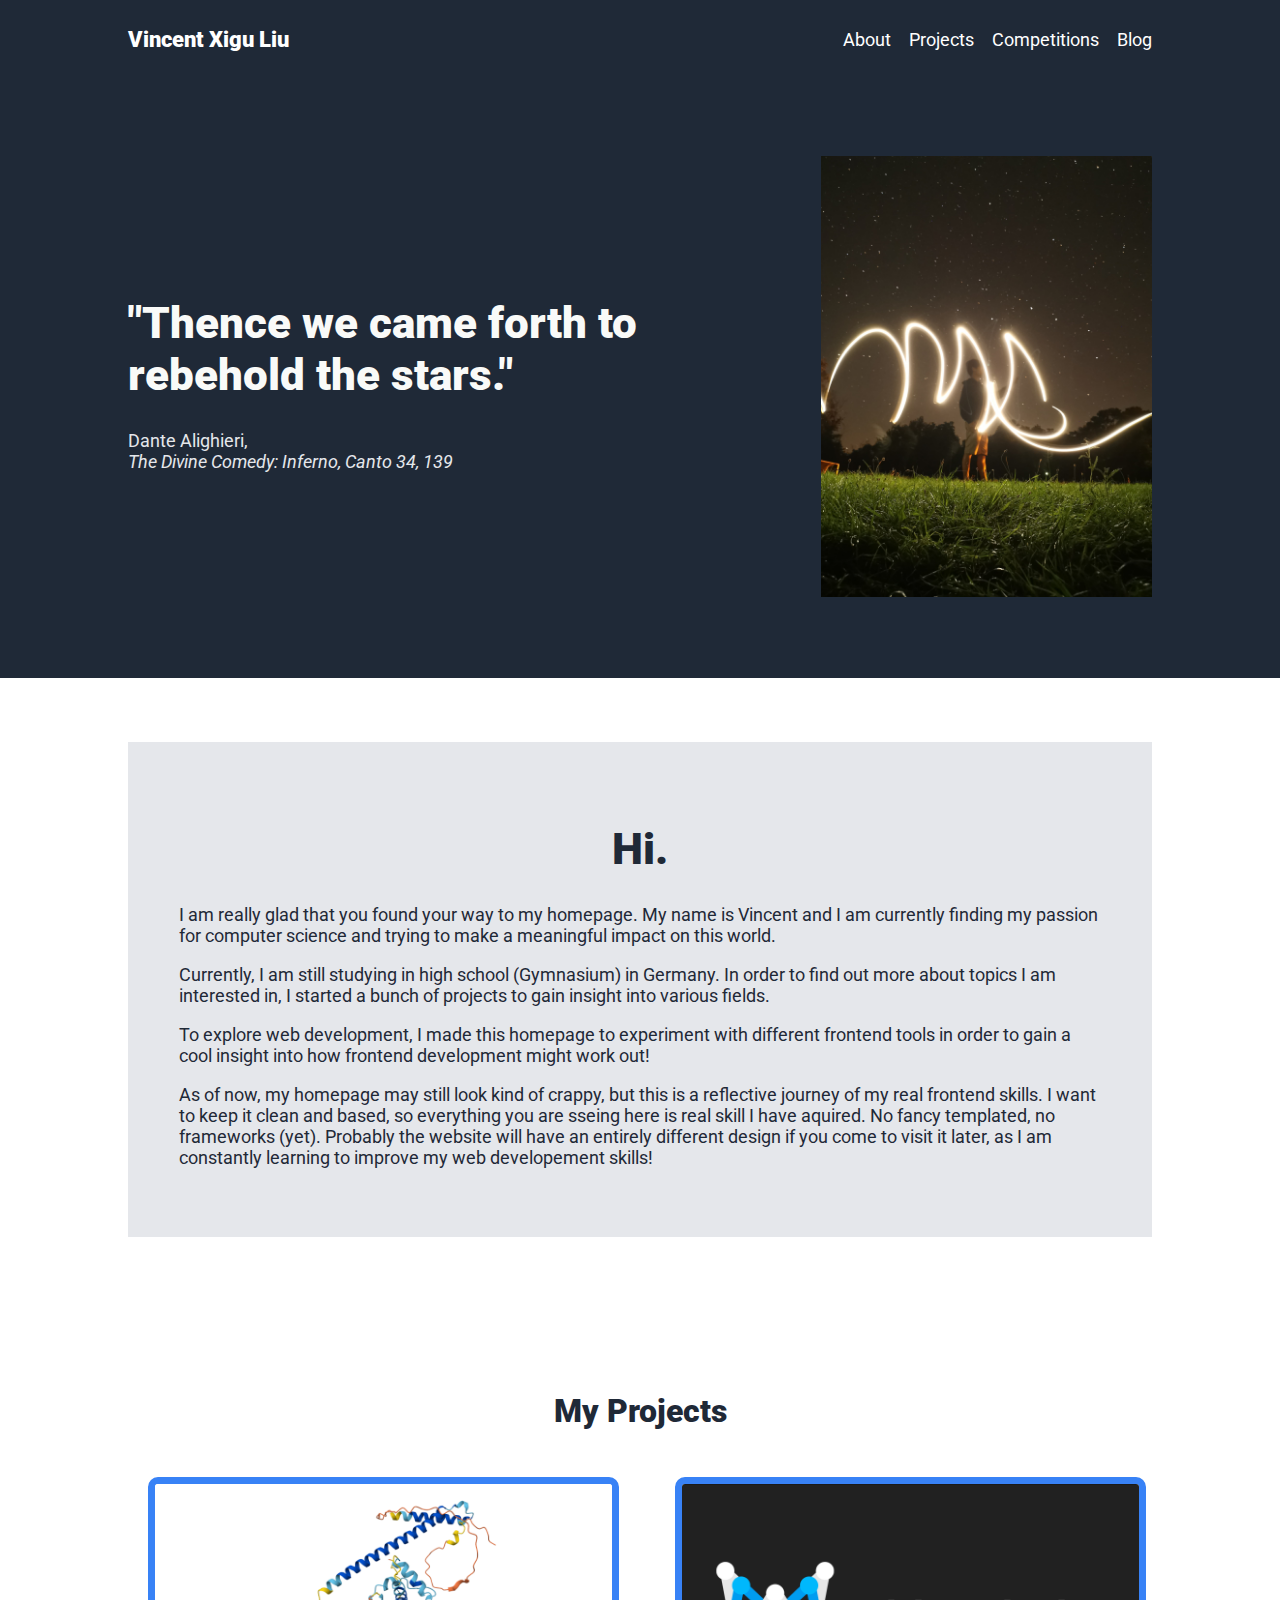
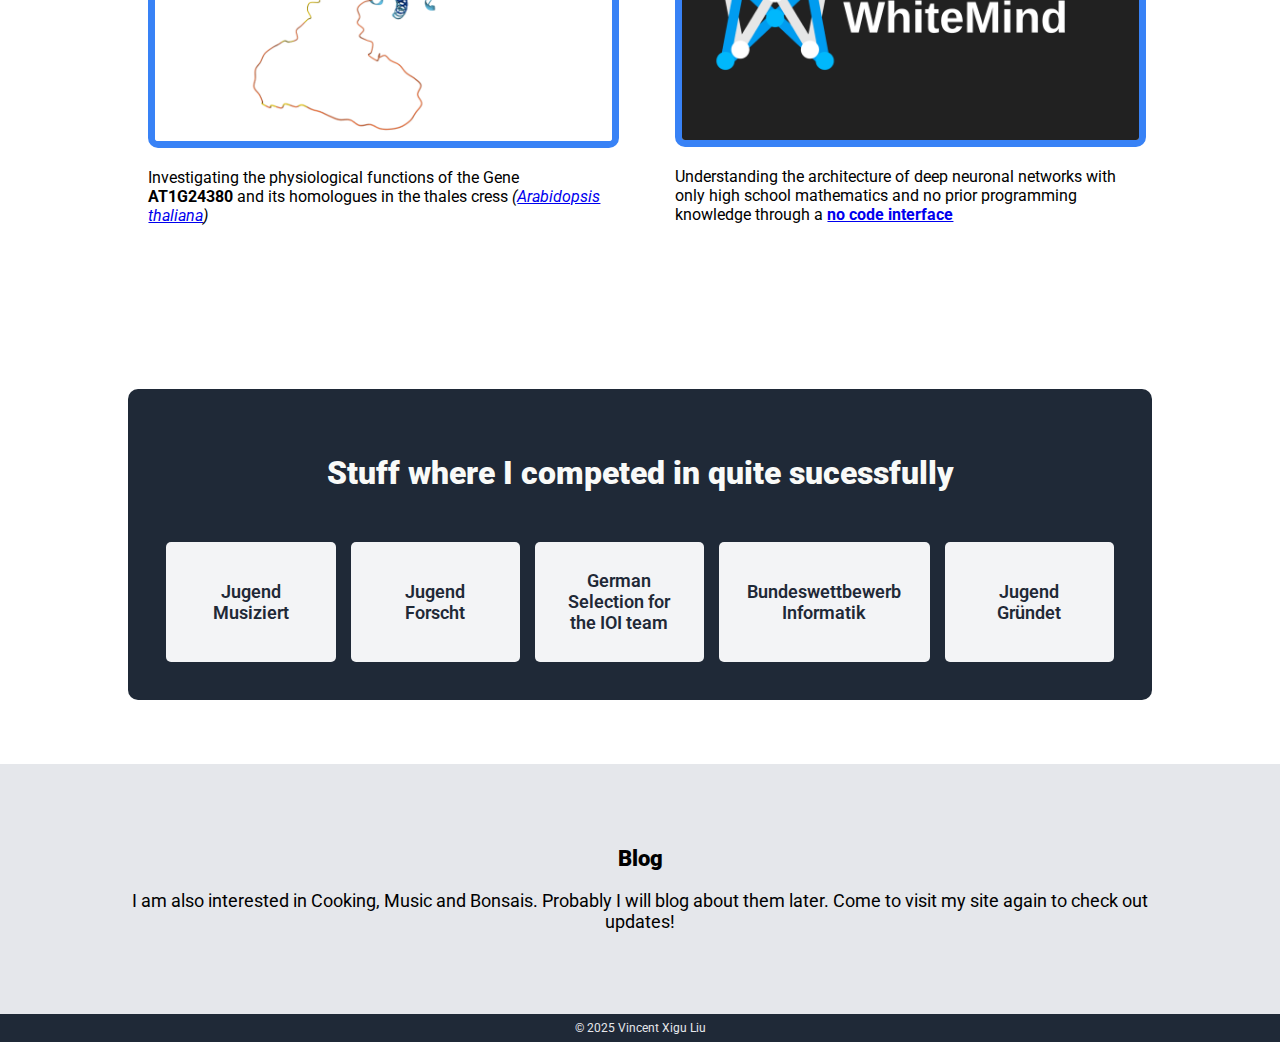
==== commit f58415eb: "add thales cress link" ====
--- a/index.html
+++ b/index.html
@@ -87,7 +87,7 @@
                     
 
                     <p>
-                        Investigating the physiological functions of the Gene <b>AT1G24380</b> and its homologues in the thales cress <i>(Arabidopsis thaliana)</i>
+                        Investigating the physiological functions of the Gene <b>AT1G24380</b> and its homologues in the thales cress <i>(<a href="https://en.wikipedia.org/wiki/Arabidopsis_thaliana">Arabidopsis thaliana</a>)</i>
                     </p>
                 </li>
                 <li>
--- a/styles.css
+++ b/styles.css
@@ -217,9 +217,9 @@
     font-weight: 900;
 }
 
-.blog li{
-    font-size: 42;
-    font-weight: 600;
+.blog p{
+    text-align: center;
+    font-size: 18px;
 }
 
 .main {
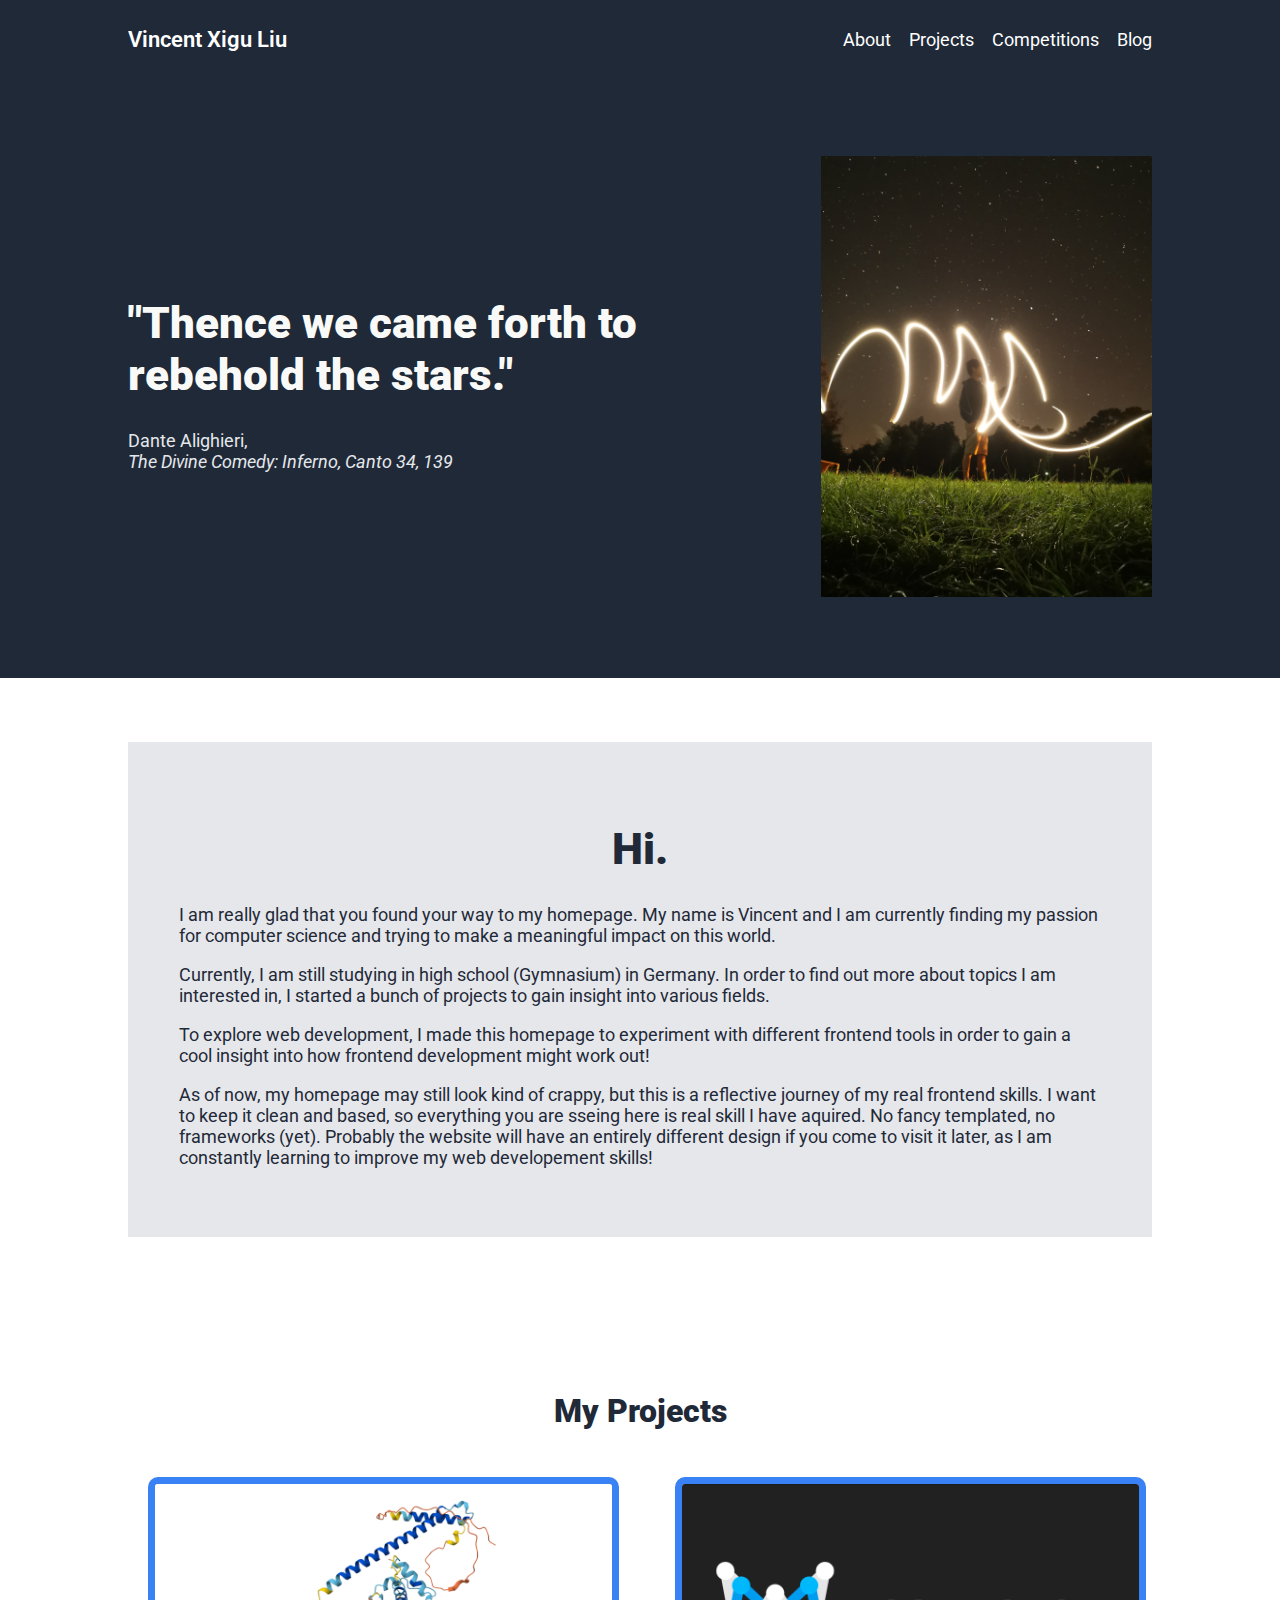
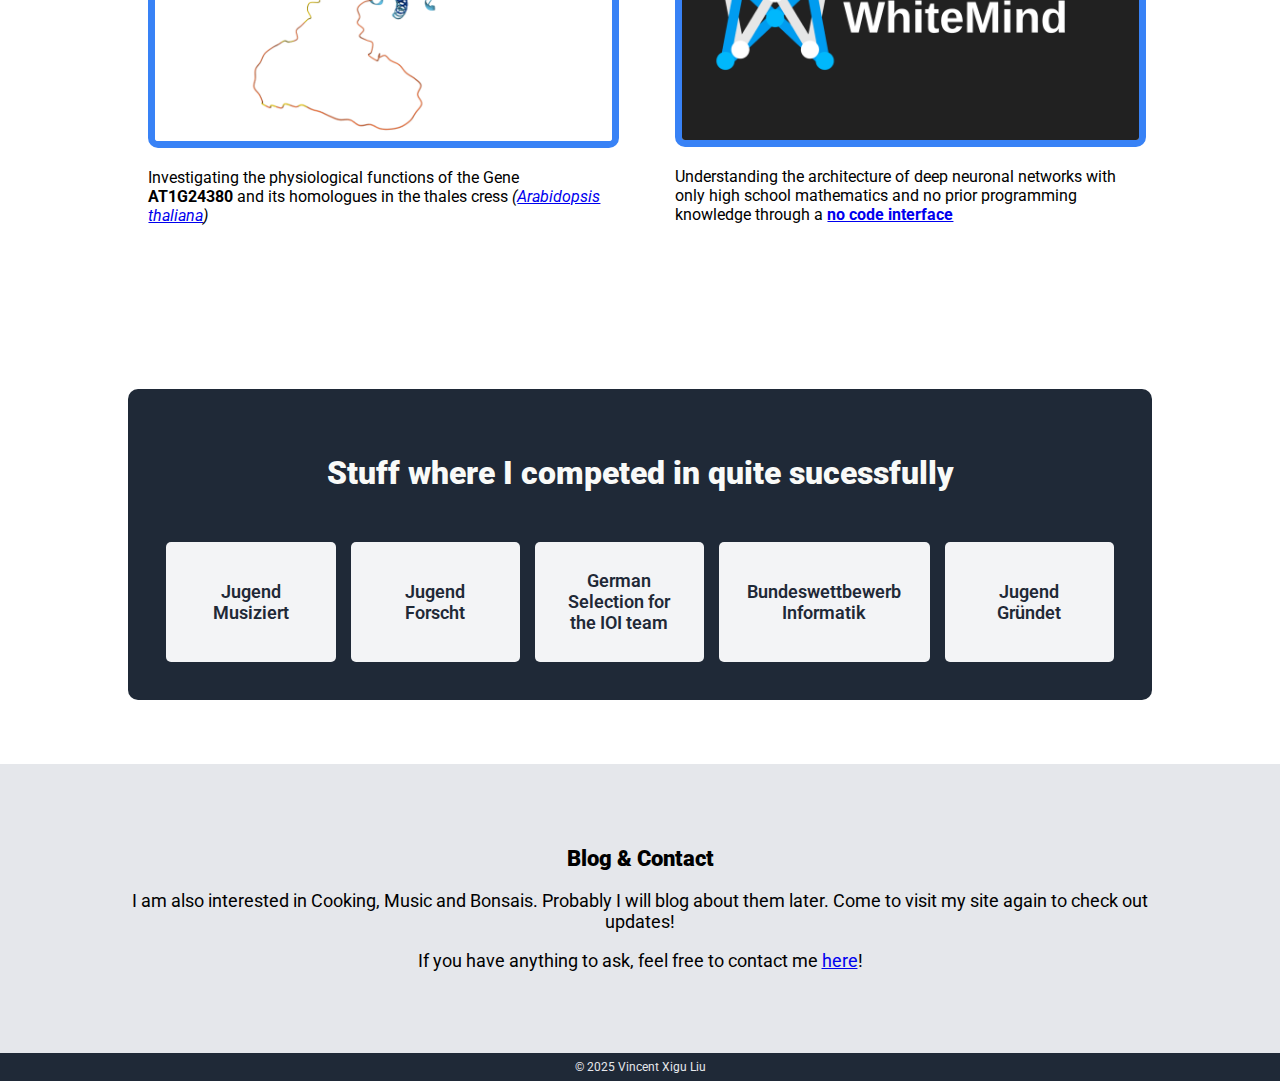
==== commit 42563fe5: "add email adress for contact" ====
--- a/index.html
+++ b/index.html
@@ -129,10 +129,14 @@
 
         <div class="blog">
             <h2>
-                Blog
+                Blog & Contact
             </h2>
             <p>
                 I am also interested in Cooking, Music and Bonsais. Probably I will blog about them later. Come to visit my site again to check out updates!
+            </p>
+
+            <p>
+                If you have anything to ask, feel free to contact me <a href="mailto:teal.compressor.dragon@gmail.com">here</a>!
             </p>
         </div>
 
--- a/styles.css
+++ b/styles.css
@@ -28,7 +28,7 @@
 
 .left{
     font-size: 22px;
-    font-weight: 900;
+    font-weight: 600;
     font: #F9FAF8;
 }
 
